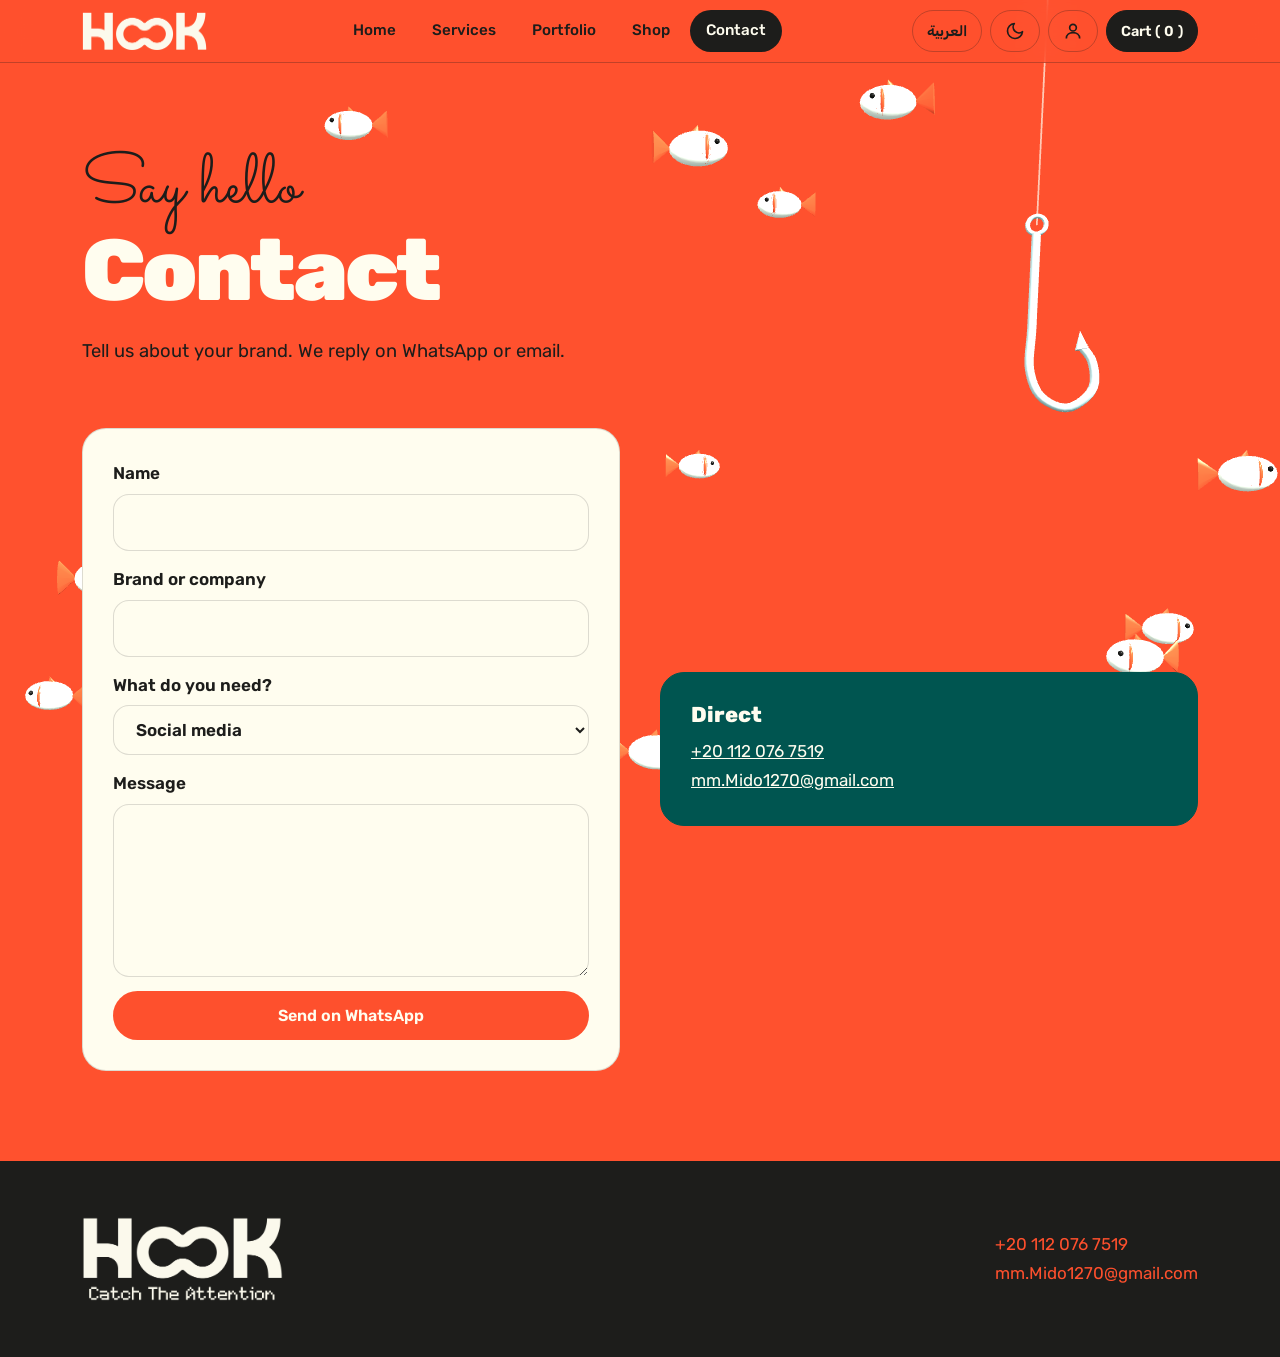
==== contact.html @ 27773f7b "Add files via upload" ====
<!DOCTYPE html>
<html lang="en" dir="ltr"><head><meta charset="utf-8"><meta name="viewport" content="width=device-width,initial-scale=1">
<title>Contact | Hook</title>
<link rel="stylesheet" href="style.css"></head><body>
<main>
<section class="phero"><div class="wrap"><span class="script" data-ar="قول أهلاً">Say hello</span><h1 data-ar="كلمنا">Contact</h1>
<p data-ar="احكيلنا عن البراند بتاعك. بنرد على واتساب أو الإيميل.">Tell us about your brand. We reply on WhatsApp or email.</p></div></section>
<section style="padding-top:20px"><div class="wrap split">
<form id="f" class="card">
<label><span data-ar="الاسم">Name</span><input name="n" required></label>
<label><span data-ar="البراند أو الشركة">Brand or company</span><input name="b"></label>
<label><span data-ar="محتاج إيه؟">What do you need?</span><select name="s"><option data-ar="سوشيال ميديا">Social media</option><option data-ar="محتوى">Content</option><option data-ar="تصميم وهوية">Design and branding</option><option data-ar="شراء إعلانات">Media buying</option><option data-ar="لسه مش متأكد">Not sure yet</option></select></label>
<label><span data-ar="رسالتك">Message</span><textarea name="m" rows="5" required></textarea></label>
<button class="btn" type="submit" data-ar="ابعت على واتساب">Send on WhatsApp</button>
</form>
<div class="card g"><h3 data-ar="كلمنا مباشرة">Direct</h3>
<p><a data-wa dir="ltr" href="#"></a></p>
<p><a data-mail href="#"></a></p></div>
</div></section>
</main><script src="config.js"></script><script src="seed.js"></script><script src="app.js"></script>
<script>
$('f').onsubmit=e=>{e.preventDefault();const d=new FormData(e.target),s=e.target.s.selectedOptions[0].textContent;
const m=t('Hi Hook, I am '+d.get('n')+' from '+(d.get('b')||'my brand')+'.\nNeed: '+s+'\n'+d.get('m'),'أهلاً هوك، أنا '+d.get('n')+' من '+(d.get('b')||'البراند بتاعي')+'.\nمحتاج: '+s+'\n'+d.get('m'));
open('https://wa.me/'+DB.contact.whatsapp+'?text='+encodeURIComponent(m),'_blank')};
</script></body></html>
---- style.css ----
:root{--o:#fe502d;--g:#005550;--c:#fffdef;--k:#1d1d1b;--r:24px;
--bg:#ff512e;--h:#fffdef;--fg:#1d1d1b;--card:#fffdef;--cfg:#1d1d1b;--acc:#1d1d1b;--accfg:#fffdef;--line:#1d1d1b45;--cline:#1d1d1b26}
[data-theme=dark]{--bg:#005550;--fg:#fffdef;--card:#0a3f3b;--cfg:#fffdef;--acc:#fe502d;--line:#fffdef45;--cline:#fffdef26}
body.deep{--fg:#fffdef;--acc:#fe502d;--line:#fffdef45}
*{box-sizing:border-box;margin:0}
html{scroll-behavior:smooth;background:var(--bg)}
body{font-family:'Rubik',system-ui,sans-serif;background:transparent;color:var(--fg);line-height:1.7;font-size:17px;transition:color .5s;overflow-x:hidden}
a{color:inherit}img{max-width:100%}
:focus-visible{outline:3px solid var(--o);outline-offset:3px}
#sea{position:fixed;inset:0;width:100%;height:100%;z-index:0;pointer-events:none}
main,footer{position:relative;z-index:1}
.wrap{max-width:1160px;margin:auto;padding:0 22px}
.script{font-family:'Sacramento',cursive;font-size:clamp(2.6rem,6vw,4.4rem);line-height:1;color:var(--acc);display:block;transition:color .5s}
[lang=ar] .script{font-family:'Aref Ruqaa',serif;font-weight:700;font-size:clamp(2rem,5vw,3.2rem)}
.pix{font-family:'Silkscreen',monospace}
h1,h2,h3{line-height:1.1;font-weight:800}
h1,h2{color:var(--h)}
[lang=ar] h1,[lang=ar] h2,[lang=ar] h3{line-height:1.35}
h1{font-size:clamp(2.6rem,7vw,5.4rem);font-weight:900;letter-spacing:-.03em}
h2{font-size:clamp(1.9rem,4.5vw,3.2rem);letter-spacing:-.02em}
[lang=ar] h1,[lang=ar] h2{letter-spacing:0}
p{max-width:62ch}
#bar{position:fixed;top:0;inset-inline:0;height:4px;background:var(--c);transform-origin:left;transform:scaleX(0);z-index:30}
[dir=rtl] #bar{transform-origin:right}
header{position:sticky;top:0;z-index:20;background:color-mix(in srgb,var(--bg) 72%,transparent);backdrop-filter:blur(14px);border-bottom:1px solid var(--line)}
nav{display:flex;align-items:center;gap:14px;padding:10px 22px;max-width:1160px;margin:auto}
.logo img{display:block;height:38px;width:auto;transition:transform .3s}
.logo:hover img{transform:scale(1.07) rotate(-2deg)}
nav ul{display:flex;gap:4px;list-style:none;padding:0;margin-inline:auto}
nav ul a{display:block;padding:8px 16px;border-radius:99px;text-decoration:none;font-weight:500;font-size:.95rem;transition:background .2s,color .2s}
nav ul a:hover{background:color-mix(in srgb,var(--fg) 12%,transparent)}
nav ul a[aria-current]{background:var(--acc);color:var(--accfg)}
.tools{display:flex;gap:8px;align-items:center}
.ibtn{height:42px;min-width:42px;padding:0 14px;border-radius:99px;border:1.5px solid var(--line);background:transparent;color:var(--fg);font:600 .9rem 'Rubik',system-ui,sans-serif;cursor:pointer;display:flex;align-items:center;justify-content:center;gap:4px;white-space:nowrap;text-decoration:none;transition:.25s}
.ibtn:hover{border-color:var(--fg);transform:translateY(-2px)}
.ibtn svg{width:20px;height:20px;fill:none;stroke:currentColor;stroke-width:2;stroke-linejoin:round;transition:transform .5s}
#theme[aria-pressed=true]{background:var(--acc);border-color:var(--acc);color:var(--accfg)}
#theme[aria-pressed=true] svg{fill:currentColor;transform:rotate(-25deg) scale(1.1)}
.cartbtn{background:var(--acc);color:var(--accfg);border-color:var(--acc)}
.btn{display:inline-block;background:var(--acc);color:var(--accfg);padding:15px 30px;border-radius:99px;text-decoration:none;font:600 1rem 'Rubik',system-ui,sans-serif;border:0;cursor:pointer;transition:background .25s,color .25s}
.btn:hover{background:var(--fg);color:var(--bg)}
.btn.ghost{background:transparent;color:var(--fg);box-shadow:inset 0 0 0 2px var(--fg)}
.btn.ghost:hover{background:var(--fg);color:var(--bg)}
.panel{background:var(--card);color:var(--cfg);border-radius:36px;padding:clamp(28px,6vw,64px);text-align:center}
.panel h2{color:var(--cfg)}
.panel .btn,.card .btn{background:var(--o);color:var(--c)}
.panel .btn:hover,.card .btn:hover{background:var(--cfg);color:var(--card)}
section{padding:90px 0}
.hero{min-height:calc(100vh - 62px);display:grid;align-items:center;padding:50px 0}
.hero .wrap{display:grid;gap:30px;grid-template-columns:1.25fr .75fr;align-items:center}
.hero p.lead{font-size:1.2rem;margin:24px 0 34px}
.hero .pix{color:var(--h);font-size:1.05rem;display:block;margin-bottom:16px;min-height:1.6em}
.btns{display:flex;gap:14px;flex-wrap:wrap;align-items:center}
.mq-wrap{overflow:hidden;background:var(--k);color:var(--c);padding:18px 0;border-block:2px solid var(--o);transform:rotate(-1.2deg);margin:20px -10px}
.mq{display:flex;gap:40px;width:max-content;animation:mq 32s linear infinite;font-family:'Silkscreen','Rubik',sans-serif;font-size:1.25rem;align-items:center}
.mq span:nth-child(even){color:var(--o)}
@keyframes mq{to{transform:translateX(-50%)}}
@keyframes mqr{to{transform:translateX(50%)}}
[dir=rtl] .mq{animation-name:mqr}
.phero{padding:90px 0 40px}
.phero p{margin-top:18px;font-size:1.15rem}
.grid{display:grid;gap:20px;grid-template-columns:repeat(auto-fit,minmax(270px,1fr));margin-top:36px}
.card{position:relative;background:var(--card);color:var(--cfg);border:1.5px solid var(--cline);border-radius:var(--r);padding:30px;transition:box-shadow .3s,border-color .3s,transform .15s;transform:perspective(800px) rotateX(var(--rx,0deg)) rotateY(var(--ry,0deg))}
.card:hover{border-color:var(--o);box-shadow:0 18px 40px -18px #000a}
.card h3{margin-bottom:10px;font-size:1.35rem}
.card.o{background:var(--o);color:var(--c);border-color:var(--o)}
.card.g{background:var(--g);color:var(--c);border-color:var(--g)}
.card .ic{width:46px;height:46px;border-radius:14px;background:var(--o);color:var(--c);display:grid;place-items:center;font-weight:800;margin-bottom:18px;transition:transform .4s}
.card:hover .ic{transform:rotate(-12deg) scale(1.12)}
.tag{display:inline-block;background:var(--g);color:var(--c);border-radius:99px;padding:2px 14px;font-size:.8rem;font-weight:600;margin-bottom:12px}
.split{display:grid;gap:40px;grid-template-columns:repeat(auto-fit,minmax(300px,1fr));align-items:center}
.stat b{display:block;font-size:3.6rem;line-height:1.1;color:var(--o);font-weight:900}
.slider{margin-top:34px}
.track{display:flex;gap:20px;overflow-x:auto;scroll-snap-type:x mandatory;scrollbar-width:none;scroll-behavior:smooth;padding:8px 4px}
.track::-webkit-scrollbar{display:none}
.slide{position:relative;flex:0 0 min(520px,86%);scroll-snap-align:start;border-radius:var(--r);overflow:hidden;background:var(--card);color:var(--cfg);border:1.5px solid var(--cline)}
.slide .im{background:var(--g);height:360px;display:block;overflow:hidden;line-height:0}
.slide .im img{width:100%;height:100%;object-fit:contain;transition:transform .6s}
.slide:hover .im img{transform:scale(1.06)}
.slide .cap{padding:18px 24px 24px}
.slide h3{font-size:1.2rem}.slide p{font-size:.95rem;margin-top:6px}
.ctl{display:flex;align-items:center;gap:10px;margin-top:22px}
.dots{display:flex;gap:8px;margin-inline:auto;flex-wrap:wrap}
.dots button{width:10px;height:10px;border-radius:99px;border:0;background:var(--line);cursor:pointer;transition:width .3s,background .3s;padding:0}
.dots button.on{width:32px;background:var(--acc)}
.cbtn{width:46px;height:46px;border-radius:50%;border:1.5px solid var(--line);background:var(--card);color:var(--cfg);cursor:pointer;display:grid;place-items:center;transition:.25s;flex:none;font-size:.9rem}
.cbtn:hover{background:var(--o);border-color:var(--o);color:var(--c);transform:scale(1.1)}
.cbtn svg{width:20px;height:20px;fill:none;stroke:currentColor;stroke-width:2.4;stroke-linecap:round;stroke-linejoin:round}
[dir=rtl] .cbtn.d svg{transform:scaleX(-1)}
.lg{display:flex;align-items:center;gap:10px;margin-top:32px}
.lg .track{flex:1}
.logo-card{position:relative;flex:0 0 190px;aspect-ratio:1/1;scroll-snap-align:start;background:#fdfbee;border-radius:var(--r);padding:18px;transition:transform .3s,box-shadow .3s}
.logo-card:hover{transform:translateY(-8px) rotate(-1.5deg);box-shadow:0 18px 30px -16px #000a}
.logo-card .lw{position:relative;width:100%;height:100%}
.logo-card img{position:absolute;inset:0;width:100%;height:100%;object-fit:contain}
.imgfail{display:grid;place-items:center;text-align:center;line-height:1.4;font-weight:700;padding:12px;min-height:200px;width:100%;height:100%;color:var(--c)}
.logo-card .imgfail{color:var(--k);min-height:0;font-size:.9rem;position:absolute;inset:0}
.tabs{display:flex;gap:8px;flex-wrap:wrap}
.tabs button{border:1.5px solid var(--line);background:transparent;color:var(--fg);border-radius:99px;padding:9px 20px;font:600 .95rem 'Rubik',system-ui,sans-serif;cursor:pointer;transition:.25s}
.tabs button:hover{border-color:var(--fg)}
.tabs button[aria-pressed=true]{background:var(--acc);border-color:var(--acc);color:var(--accfg)}
.card.work{padding:0;overflow:hidden;display:flex;flex-direction:column}
.card.work a{display:block;background:var(--g);line-height:0;overflow:hidden}
.card.work img{width:100%;height:320px;object-fit:contain;transition:transform .6s}
.card.work:hover img{transform:scale(1.06)}
.card.work .tag,.card.work h3,.card.work p{margin-inline:24px}
.card.work .tag{margin-top:20px;align-self:flex-start}
.card.work p{margin-bottom:24px}
#work.grid{grid-template-columns:repeat(auto-fit,minmax(320px,1fr))}
.price{font-size:1.7rem;font-weight:800;margin:14px 0}
.price small{font-size:.9rem;font-weight:400;opacity:.8}
ul.tick{padding:0;list-style:none;margin:10px 0}
ul.tick li:before{content:"✓ ";color:var(--o);font-weight:900}
#cart{position:fixed;top:0;inset-inline-end:0;height:100%;width:min(400px,100%);background:var(--card);color:var(--cfg);border-inline-start:2px solid var(--o);padding:24px;transform:translateX(105%);transition:transform .35s cubic-bezier(.2,.7,.2,1);z-index:40;overflow:auto}
#cart h2{color:var(--cfg);font-size:1.8rem}
[dir=rtl] #cart{transform:translateX(-105%)}
#cart.open{transform:none}
#cart li{display:flex;justify-content:space-between;gap:10px;padding:10px 0;border-bottom:1px solid var(--cline);list-style:none}
#cart ul{padding:0}
#cart .x{background:none;border:0;font-size:1.5rem;cursor:pointer;color:var(--cfg)}
form{display:grid;gap:14px;max-width:560px}
input,textarea,select{font:inherit;padding:13px 18px;border:1.5px solid var(--cline);border-radius:16px;background:var(--card);color:var(--cfg);width:100%}
input:focus,textarea:focus,select:focus{border-color:var(--o);outline:0}
label{font-weight:600;display:grid;gap:6px}
footer{background:var(--k);color:var(--c);padding:56px 0}
footer .wrap{display:flex;justify-content:space-between;gap:24px;flex-wrap:wrap;align-items:center}
footer a{color:var(--o);text-decoration:none}
.flogo{height:84px;width:auto}
.reveal{opacity:0;transform:translateY(46px) scale(.97);transition:opacity .8s cubic-bezier(.2,.7,.2,1) var(--d,0s),transform .8s cubic-bezier(.2,.7,.2,1) var(--d,0s)}
.reveal.in{opacity:1;transform:none}
.w{display:inline-block;overflow:hidden;vertical-align:bottom;padding-bottom:.14em;margin-bottom:-.14em}
.w>span{display:inline-block;transform:translateY(118%) rotate(4deg);animation:up .9s cubic-bezier(.2,.8,.2,1) forwards;animation-delay:calc(var(--i)*.09s + .1s)}
@keyframes up{to{transform:none}}
.pix.typing:after{content:"_";animation:blink 1s steps(1) infinite}
@keyframes blink{50%{opacity:0}}
@keyframes fadein{from{opacity:0}}
body{animation:fadein .5s}
.msg{margin-top:10px;font-weight:600}
.msg.err{color:#b3200a}
/* admin */
.abar{position:fixed;bottom:16px;left:50%;transform:translateX(-50%);z-index:50;display:flex;gap:6px;align-items:center;background:var(--k);color:var(--c);padding:8px 10px;border-radius:99px;box-shadow:0 10px 30px #0007;max-width:96vw;flex-wrap:wrap;justify-content:center}
.abar b{padding:0 10px;font-size:.85rem;color:var(--o)}
.abar button,.abar a{background:#fffdef1f;color:var(--c);border:0;border-radius:99px;padding:8px 14px;font:600 .85rem 'Rubik',system-ui,sans-serif;cursor:pointer;text-decoration:none}
.abar button:hover,.abar a:hover{background:var(--o)}
.edit{position:absolute;top:10px;inset-inline-end:10px;z-index:5;width:34px;height:34px;border-radius:50%;border:0;background:var(--k);color:var(--c);cursor:pointer;font-size:1rem;box-shadow:0 4px 12px #0006}
.edit:hover{background:var(--o)}
.edit.inl{position:static;display:inline-grid;place-items:center;margin-inline-start:8px;vertical-align:middle}
dialog{border:0;border-radius:24px;padding:26px;width:min(560px,94vw);background:var(--card);color:var(--cfg);box-shadow:0 30px 80px #000a;max-height:92vh;overflow:auto}
dialog::backdrop{background:#000a}
dialog h3{margin-bottom:14px;font-size:1.4rem}
dialog form{max-width:none}
dialog .row{display:flex;gap:10px;margin-top:6px;flex-wrap:wrap}
dialog .btn.del{background:#b3200a;margin-inline-start:auto}
.kpis{display:grid;gap:16px;grid-template-columns:repeat(auto-fit,minmax(180px,1fr));margin-top:30px}
.kpi b{display:block;font-size:2.4rem;line-height:1.2;color:var(--o);font-weight:900}
.cols{display:grid;gap:20px;grid-template-columns:repeat(auto-fit,minmax(340px,1fr));margin-top:20px}
.bars{display:grid;gap:10px;margin-top:12px}
.bar{display:grid;grid-template-columns:130px 1fr 60px;gap:10px;align-items:center;font-size:.9rem}
.bar i{display:block;height:12px;border-radius:99px;background:var(--o);min-width:3px}
.days{display:flex;gap:6px;align-items:flex-end;height:140px;margin-top:14px}
.days div{flex:1;background:var(--o);border-radius:6px 6px 0 0;min-height:3px;position:relative}
.days div span{position:absolute;bottom:100%;left:50%;transform:translateX(-50%);font-size:.7rem}
table{width:100%;border-collapse:collapse;font-size:.9rem;margin-top:10px}
th,td{padding:8px 10px;text-align:start;border-bottom:1px solid var(--cline)}
.scroll{overflow-x:auto}
@media(max-width:860px){.hero .wrap{grid-template-columns:1fr}nav{flex-wrap:wrap}nav ul{order:3;width:100%;overflow-x:auto;margin:0}.tools{margin-inline-start:auto}.bar{grid-template-columns:90px 1fr 50px}}
@media(prefers-reduced-motion:reduce){*{animation:none!important;transition:none!important}.reveal{opacity:1;transform:none}.w>span{transform:none}}
@media(max-width:600px){.lg{flex-wrap:wrap;justify-content:center}.lg .track{order:-1;flex:1 1 100%}.logo-card{flex-basis:150px;padding:14px}}
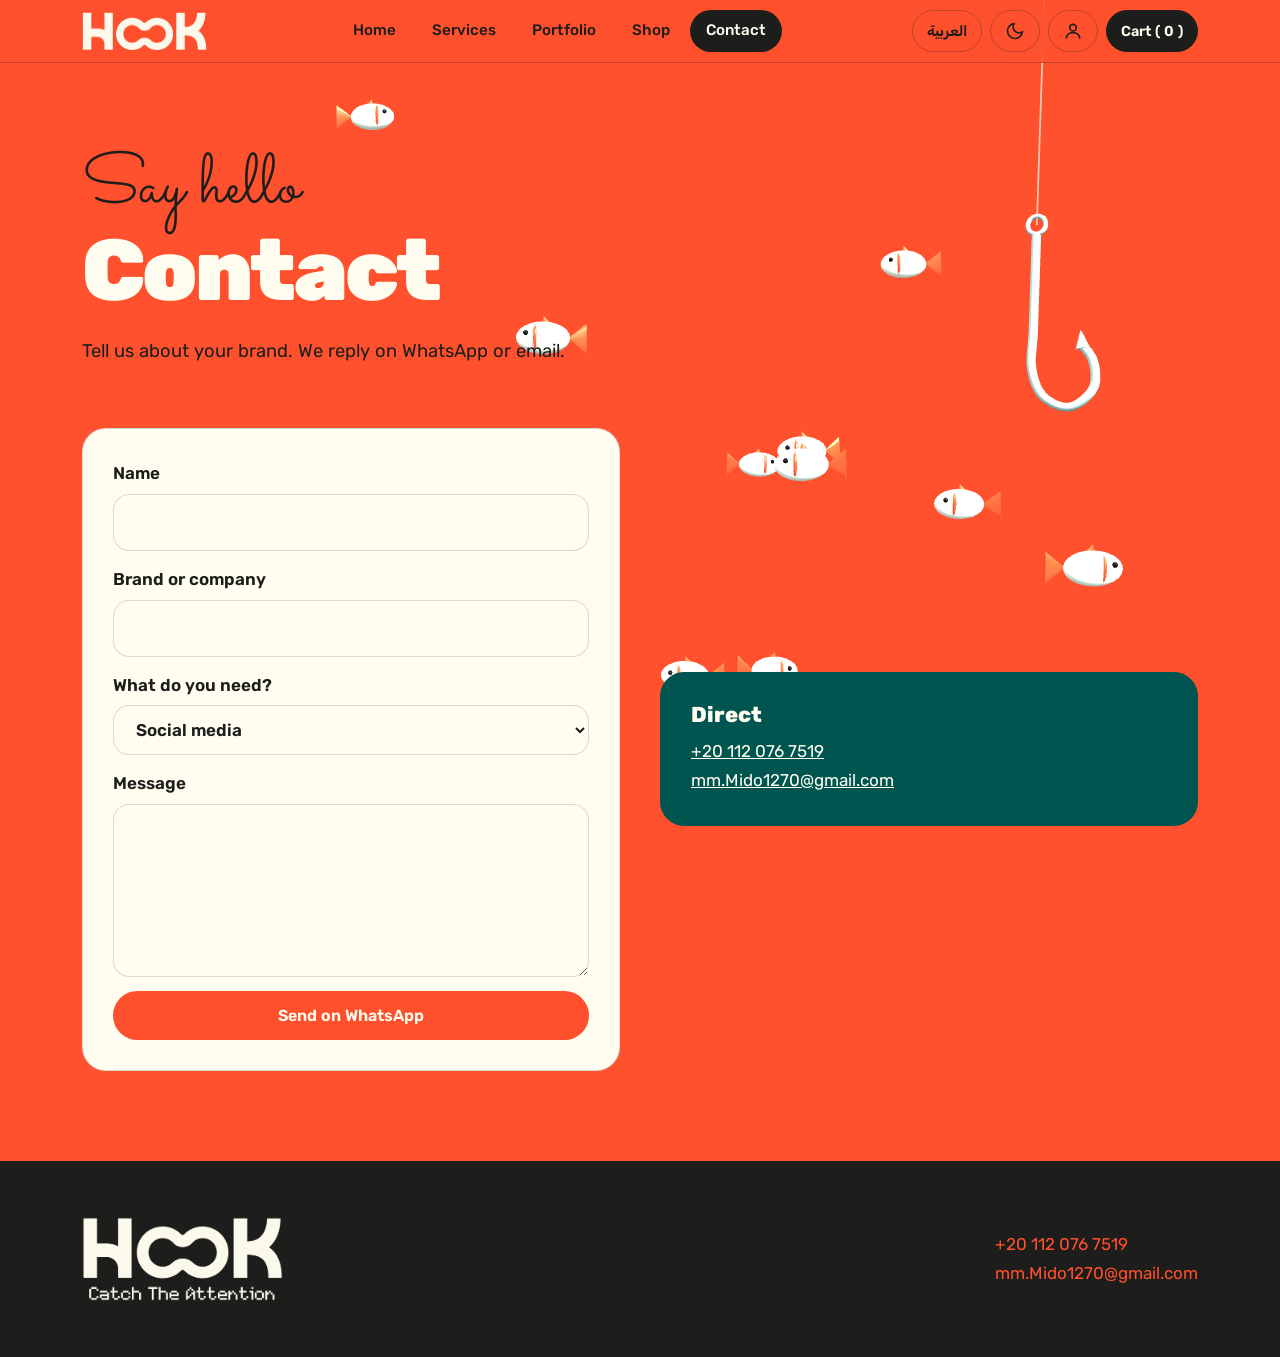
==== commit da4d26ab: "Update contact.html" ====
--- a/contact.html
+++ b/contact.html
@@ -3,13 +3,13 @@
 <title>Contact | Hook</title>
 <link rel="stylesheet" href="style.css"></head><body>
 <main>
-<section class="phero"><div class="wrap"><span class="script" data-ar="قول أهلاً">Say hello</span><h1 data-ar="كلمنا">Contact</h1>
+<section class="phero"><div class="wrap"><span class="script" data-ar="قول أهلاً">Say hello</span><h1 data-ar="كلمـــنا">Contact</h1>
 <p data-ar="احكيلنا عن البراند بتاعك. بنرد على واتساب أو الإيميل.">Tell us about your brand. We reply on WhatsApp or email.</p></div></section>
 <section style="padding-top:20px"><div class="wrap split">
 <form id="f" class="card">
 <label><span data-ar="الاسم">Name</span><input name="n" required></label>
 <label><span data-ar="البراند أو الشركة">Brand or company</span><input name="b"></label>
-<label><span data-ar="محتاج إيه؟">What do you need?</span><select name="s"><option data-ar="سوشيال ميديا">Social media</option><option data-ar="محتوى">Content</option><option data-ar="تصميم وهوية">Design and branding</option><option data-ar="شراء إعلانات">Media buying</option><option data-ar="لسه مش متأكد">Not sure yet</option></select></label>
+<label><span data-ar="محتاج إيه؟">What do you need?</span><select name="s"><option data-ar="تصميم وهوية">Social media</option><option data-ar="كتابة محتوي">Content</option><option data-ar="مطبوعات تجارية">Design and branding</option><option data-ar="إعلانات ممولة">Media buying</option><option data-ar="لسه مش متأكد">Not sure yet</option></select></label>
 <label><span data-ar="رسالتك">Message</span><textarea name="m" rows="5" required></textarea></label>
 <button class="btn" type="submit" data-ar="ابعت على واتساب">Send on WhatsApp</button>
 </form>
@@ -20,6 +20,6 @@
 </main><script src="config.js"></script><script src="seed.js"></script><script src="app.js"></script>
 <script>
 $('f').onsubmit=e=>{e.preventDefault();const d=new FormData(e.target),s=e.target.s.selectedOptions[0].textContent;
-const m=t('Hi Hook, I am '+d.get('n')+' from '+(d.get('b')||'my brand')+'.\nNeed: '+s+'\n'+d.get('m'),'أهلاً هوك، أنا '+d.get('n')+' من '+(d.get('b')||'البراند بتاعي')+'.\nمحتاج: '+s+'\n'+d.get('m'));
+const m=t('Hi Hook, I am '+d.get('n')+' from '+(d.get('b')||'my brand')+'.\nNeed: '+s+'\n'+d.get('m'),'أهلاً Hook، أنا '+d.get('n')+' من '+(d.get('b')||'البراند بتاعي')+'.\nمحتاج: '+s+'\n'+d.get('m'));
 open('https://wa.me/'+DB.contact.whatsapp+'?text='+encodeURIComponent(m),'_blank')};
 </script></body></html>
--- a/style.css
+++ b/style.css
@@ -74,7 +74,7 @@
 .track{display:flex;gap:20px;overflow-x:auto;scroll-snap-type:x mandatory;scrollbar-width:none;scroll-behavior:smooth;padding:8px 4px}
 .track::-webkit-scrollbar{display:none}
 .slide{position:relative;flex:0 0 min(520px,86%);scroll-snap-align:start;border-radius:var(--r);overflow:hidden;background:var(--card);color:var(--cfg);border:1.5px solid var(--cline)}
-.slide .im{background:var(--g);height:360px;display:block;overflow:hidden;line-height:0}
+.slide .im{background:#fffdef;height:360px;display:block;overflow:hidden;line-height:0}
 .slide .im img{width:100%;height:100%;object-fit:contain;transition:transform .6s}
 .slide:hover .im img{transform:scale(1.06)}
 .slide .cap{padding:18px 24px 24px}
@@ -100,7 +100,7 @@
 .tabs button:hover{border-color:var(--fg)}
 .tabs button[aria-pressed=true]{background:var(--acc);border-color:var(--acc);color:var(--accfg)}
 .card.work{padding:0;overflow:hidden;display:flex;flex-direction:column}
-.card.work a{display:block;background:var(--g);line-height:0;overflow:hidden}
+.card.work a{display:block;background:#fffdef;line-height:0;overflow:hidden}
 .card.work img{width:100%;height:320px;object-fit:contain;transition:transform .6s}
 .card.work:hover img{transform:scale(1.06)}
 .card.work .tag,.card.work h3,.card.work p{margin-inline:24px}
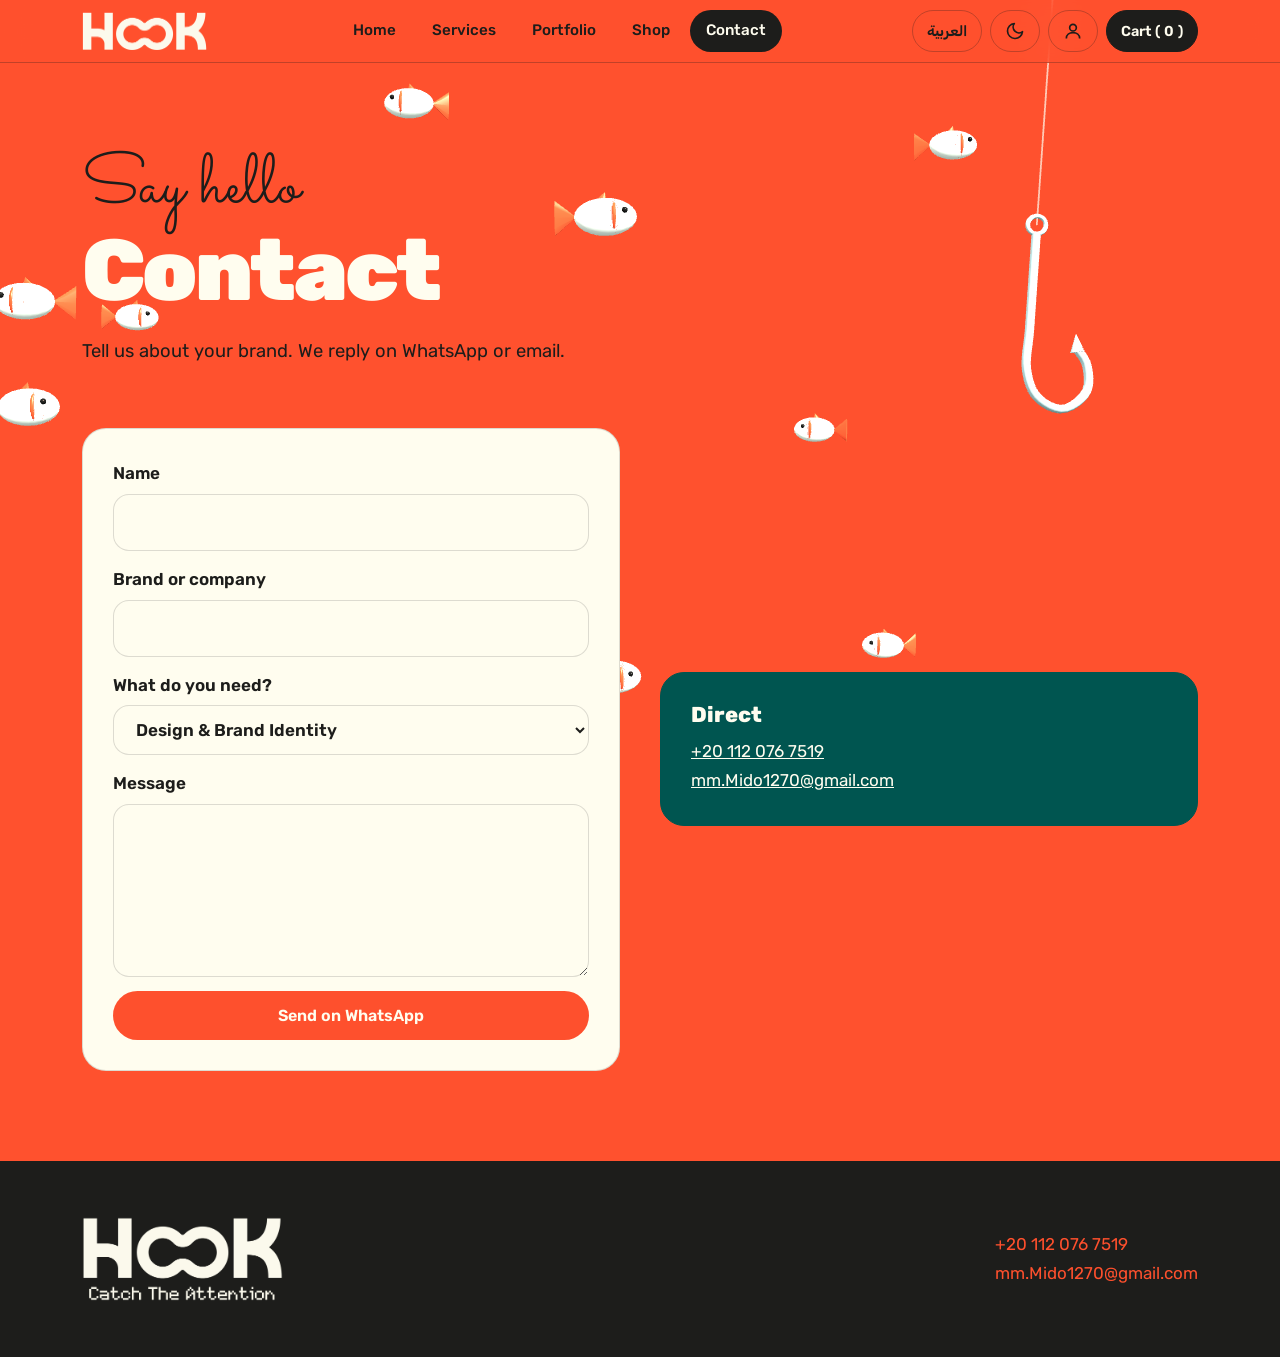
==== commit 23f24ca5: "Update contact.html" ====
--- a/contact.html
+++ b/contact.html
@@ -9,7 +9,7 @@
 <form id="f" class="card">
 <label><span data-ar="الاسم">Name</span><input name="n" required></label>
 <label><span data-ar="البراند أو الشركة">Brand or company</span><input name="b"></label>
-<label><span data-ar="محتاج إيه؟">What do you need?</span><select name="s"><option data-ar="تصميم وهوية">Social media</option><option data-ar="كتابة محتوي">Content</option><option data-ar="مطبوعات تجارية">Design and branding</option><option data-ar="إعلانات ممولة">Media buying</option><option data-ar="لسه مش متأكد">Not sure yet</option></select></label>
+<label><span data-ar="محتاج إيه؟">What do you need?</span><select name="s"><option data-ar="تصميم وهوية">Design & Brand Identity</option><option data-ar="كتابة محتوي">Content</option><option data-ar="مطبوعات تجارية">Commercial Printing</option><option data-ar="إعلانات ممولة">Media buying</option><option data-ar="لسه مش متأكد">Not sure yet</option></select></label>
 <label><span data-ar="رسالتك">Message</span><textarea name="m" rows="5" required></textarea></label>
 <button class="btn" type="submit" data-ar="ابعت على واتساب">Send on WhatsApp</button>
 </form>
